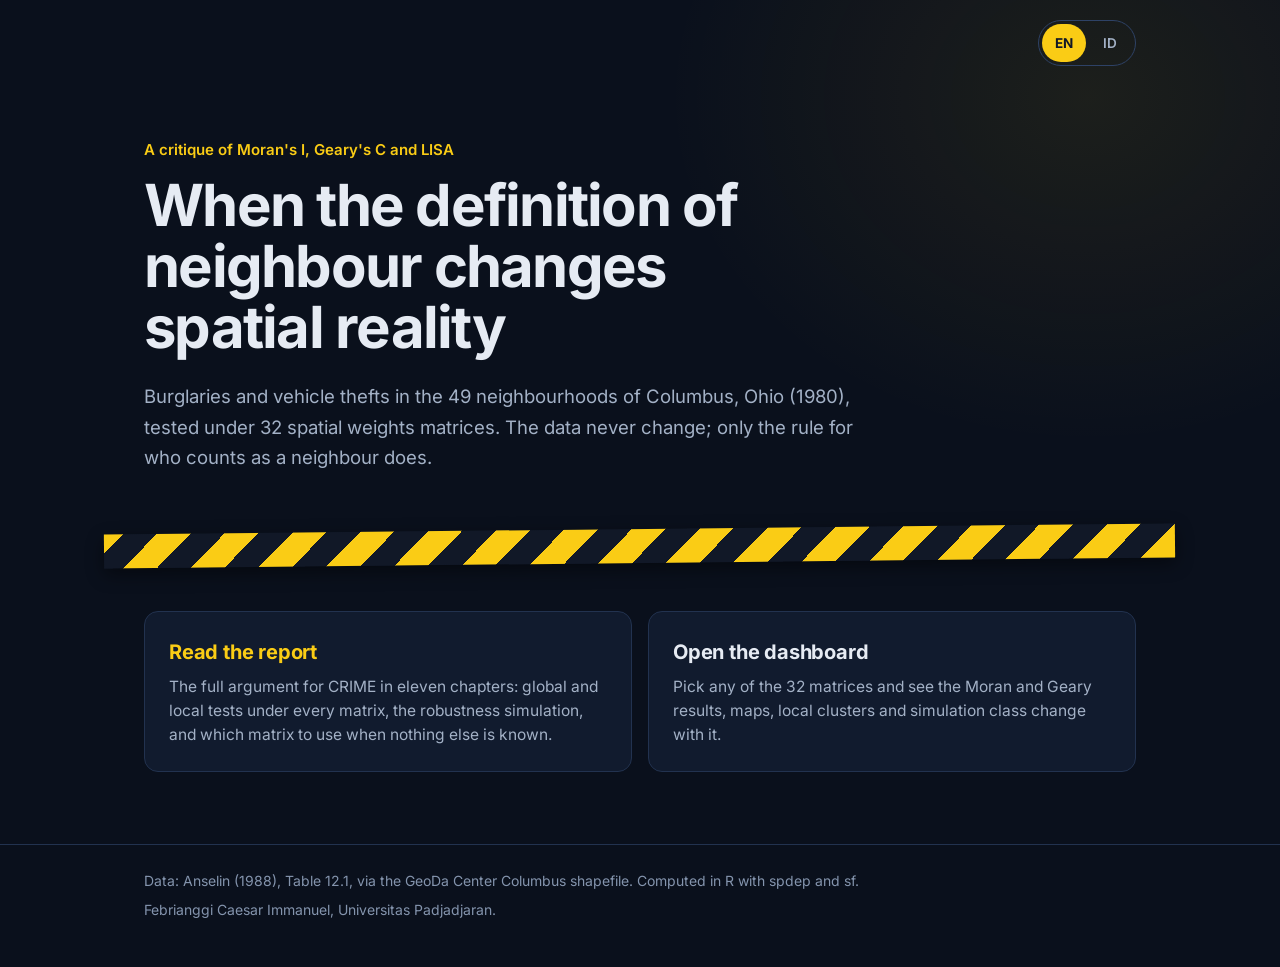
==== index.html @ b41d14bb "Upload files" ====
<!DOCTYPE html>
<html lang="en">
<head>
<meta charset="utf-8">
<meta name="viewport" content="width=device-width, initial-scale=1">
<meta name="color-scheme" content="dark">
<link rel="icon" href="data:image/svg+xml,%3Csvg xmlns='http://www.w3.org/2000/svg' viewBox='0 0 32 32'%3E%3Crect width='32' height='32' rx='6' fill='%23FACC15'/%3E%3Cpath d='M-4 20 20-4h8L-4 28zM4 36 36 4v8L12 36z' fill='%23111827'/%3E%3C/svg%3E">
<meta name="description" content="Columbus crime data, 32 spatial weights matrices: how much Moran's I, Geary's C and LISA change when only the definition of neighbour changes.">
<title>When the definition of neighbour changes spatial reality</title>
<style>
@font-face{font-family:"Inter";font-weight:400;font-style:normal;font-display:swap;src:url("assets/fonts/inter-latin-400-normal.woff2") format("woff2")}
@font-face{font-family:"Inter";font-weight:600;font-style:normal;font-display:swap;src:url("assets/fonts/inter-latin-600-normal.woff2") format("woff2")}
@font-face{font-family:"Inter";font-weight:700;font-style:normal;font-display:swap;src:url("assets/fonts/inter-latin-700-normal.woff2") format("woff2")}
:root{--bg:#0A101C;--surface:#111B2E;--line:#22324F;--line-strong:#2E4266;--text:#E6EBF3;--muted:#A3B1C6;--faint:#8494AD;--accent:#FACC15;--accent-ink:#111827;color-scheme:dark}
*{box-sizing:border-box}
html{background:var(--bg)}
body{margin:0;min-height:100vh;display:flex;flex-direction:column;background:radial-gradient(55% 60% at 85% 10%,rgba(250,204,21,.08),transparent 60%),var(--bg);color:var(--text);font:400 17px/1.65 "Inter",system-ui,-apple-system,"Segoe UI",sans-serif;-webkit-font-smoothing:antialiased}
html:not([data-lang="id"]) .id{display:none!important}
html[data-lang="id"] .en{display:none!important}
:focus-visible{outline:3px solid var(--accent);outline-offset:3px;border-radius:6px}
.wrap{width:100%;max-width:1040px;margin:0 auto;padding:0 24px}
.top{display:flex;justify-content:flex-end;padding-top:20px}
.lang{display:flex;gap:2px;padding:3px;border:1px solid var(--line-strong);border-radius:999px}
.lang button{font:inherit;font-size:13.5px;font-weight:600;min-height:38px;min-width:44px;padding:0 12px;border:0;border-radius:999px;background:transparent;color:var(--muted);cursor:pointer}
.lang button:hover{color:var(--text)}
.lang button[aria-pressed="true"]{background:var(--accent);color:var(--accent-ink);font-weight:700}
main{flex:1}
.kicker{font-size:15px;font-weight:600;color:var(--accent);margin:72px 0 12px}
h1{font-size:clamp(34px,5vw,58px);line-height:1.05;letter-spacing:-.03em;font-weight:700;margin:0;max-width:17ch}
.lead{font-size:18.5px;color:var(--muted);max-width:60ch;margin:24px 0 0}
.tape{height:34px;margin:56px -4% 0;transform:rotate(-.6deg);background:repeating-linear-gradient(-45deg,#FACC15 0 24px,#111827 24px 48px);box-shadow:0 6px 18px rgba(0,0,0,.45)}
.go{display:grid;grid-template-columns:repeat(2,minmax(0,1fr));gap:16px;margin:48px 0 72px}
.go a{display:block;min-width:0;padding:24px;border:1px solid var(--line);border-radius:14px;background:var(--surface);color:var(--text);text-decoration:none}
.go a:hover{border-color:var(--accent)}
.go strong{display:block;font-size:20px;font-weight:700;letter-spacing:-.01em;margin-bottom:6px}
.go span.d{display:block;color:var(--muted);font-size:15.5px;line-height:1.55}
.go .first strong{color:var(--accent)}
footer{border-top:1px solid var(--line);padding:24px 0 40px;color:var(--faint);font-size:14px}
footer p{margin:0 0 6px}
@media (max-width:680px){.go{grid-template-columns:minmax(0,1fr)}.kicker{margin-top:48px}body{font-size:16px}}
</style>
</head>
<body>
<div class="wrap top">
<div class="lang" role="group" aria-label="Language / Bahasa"><button type="button" data-lang="en" aria-pressed="true">EN</button><button type="button" data-lang="id" aria-pressed="false">ID</button></div>
</div>
<main class="wrap">
<p class="kicker"><span class="en">A critique of Moran's I, Geary's C and LISA</span><span class="id">Kritik terhadap Moran's I, Geary's C, dan LISA</span></p>
<h1><span class="en">When the definition of neighbour changes spatial reality</span><span class="id">Ketika definisi tetangga mengubah realitas spasial</span></h1>
<p class="lead"><span class="en">Burglaries and vehicle thefts in the 49 neighbourhoods of Columbus, Ohio (1980), tested under 32 spatial weights matrices. The data never change; only the rule for who counts as a neighbour does.</span><span class="id">Pencurian rumah dan kendaraan di 49 lingkungan Columbus, Ohio (1980), diuji dengan 32 matriks bobot spasial. Datanya tidak pernah berubah; yang berubah hanya aturan siapa yang dihitung sebagai tetangga.</span></p>
<div class="tape" aria-hidden="true"></div>
<nav class="go" aria-label="Pages">
<a class="first" id="goReport" href="reports/Columbus_Spatial_Analysis.html"><strong><span class="en">Read the report</span><span class="id">Baca laporan</span></strong><span class="d"><span class="en">The full argument for CRIME in eleven chapters: global and local tests under every matrix, the robustness simulation, and which matrix to use when nothing else is known.</span><span class="id">Argumen lengkap untuk CRIME dalam sebelas bab: uji global dan lokal pada setiap matriks, simulasi robustness, dan matriks yang dipakai bila tidak ada informasi lain.</span></span></a>
<a id="goDash" href="dashboard_html/index.html"><strong><span class="en">Open the dashboard</span><span class="id">Buka dashboard</span></strong><span class="d"><span class="en">Pick any of the 32 matrices and see the Moran and Geary results, maps, local clusters and simulation class change with it.</span><span class="id">Pilih salah satu dari 32 matriks dan lihat hasil Moran dan Geary, peta, klaster lokal, dan kelas simulasinya ikut berubah.</span></span></a>
</nav>
</main>
<footer><div class="wrap">
<p><span class="en">Data: Anselin (1988), Table 12.1, via the GeoDa Center Columbus shapefile. Computed in R with spdep and sf.</span><span class="id">Data: Anselin (1988), Tabel 12.1, melalui shapefile Columbus dari GeoDa Center. Dihitung di R dengan spdep dan sf.</span></p>
<p>Febrianggi Caesar Immanuel, Universitas Padjadjaran.</p>
</div></footer>
<script>
(function () {
  "use strict";
  var root = document.documentElement;
  function stored() { try { return localStorage.getItem("columbus-lang"); } catch (e) { return null; } }
  function setLang(l, save) {
    l = l === "id" ? "id" : "en";
    root.setAttribute("data-lang", l); root.setAttribute("lang", l);
    document.title = l === "id" ? "Ketika definisi tetangga mengubah realitas spasial" : "When the definition of neighbour changes spatial reality";
    var bs = document.querySelectorAll(".lang button");
    for (var i = 0; i < bs.length; i++) bs[i].setAttribute("aria-pressed", String(bs[i].getAttribute("data-lang") === l));
    var q = "?lang=" + l;
    document.getElementById("goReport").setAttribute("href", "reports/Columbus_Spatial_Analysis.html" + q);
    document.getElementById("goDash").setAttribute("href", "dashboard_html/index.html" + q);
    if (save) { try { localStorage.setItem("columbus-lang", l); } catch (e) { /* storage blocked: keep the choice for this page only */ } }
  }
  setLang(new URLSearchParams(location.search).get("lang") || stored() || "en", false);
  var bs = document.querySelectorAll(".lang button");
  for (var i = 0; i < bs.length; i++) bs[i].addEventListener("click", function () { setLang(this.getAttribute("data-lang"), true); });
})();
</script>
</body>
</html>
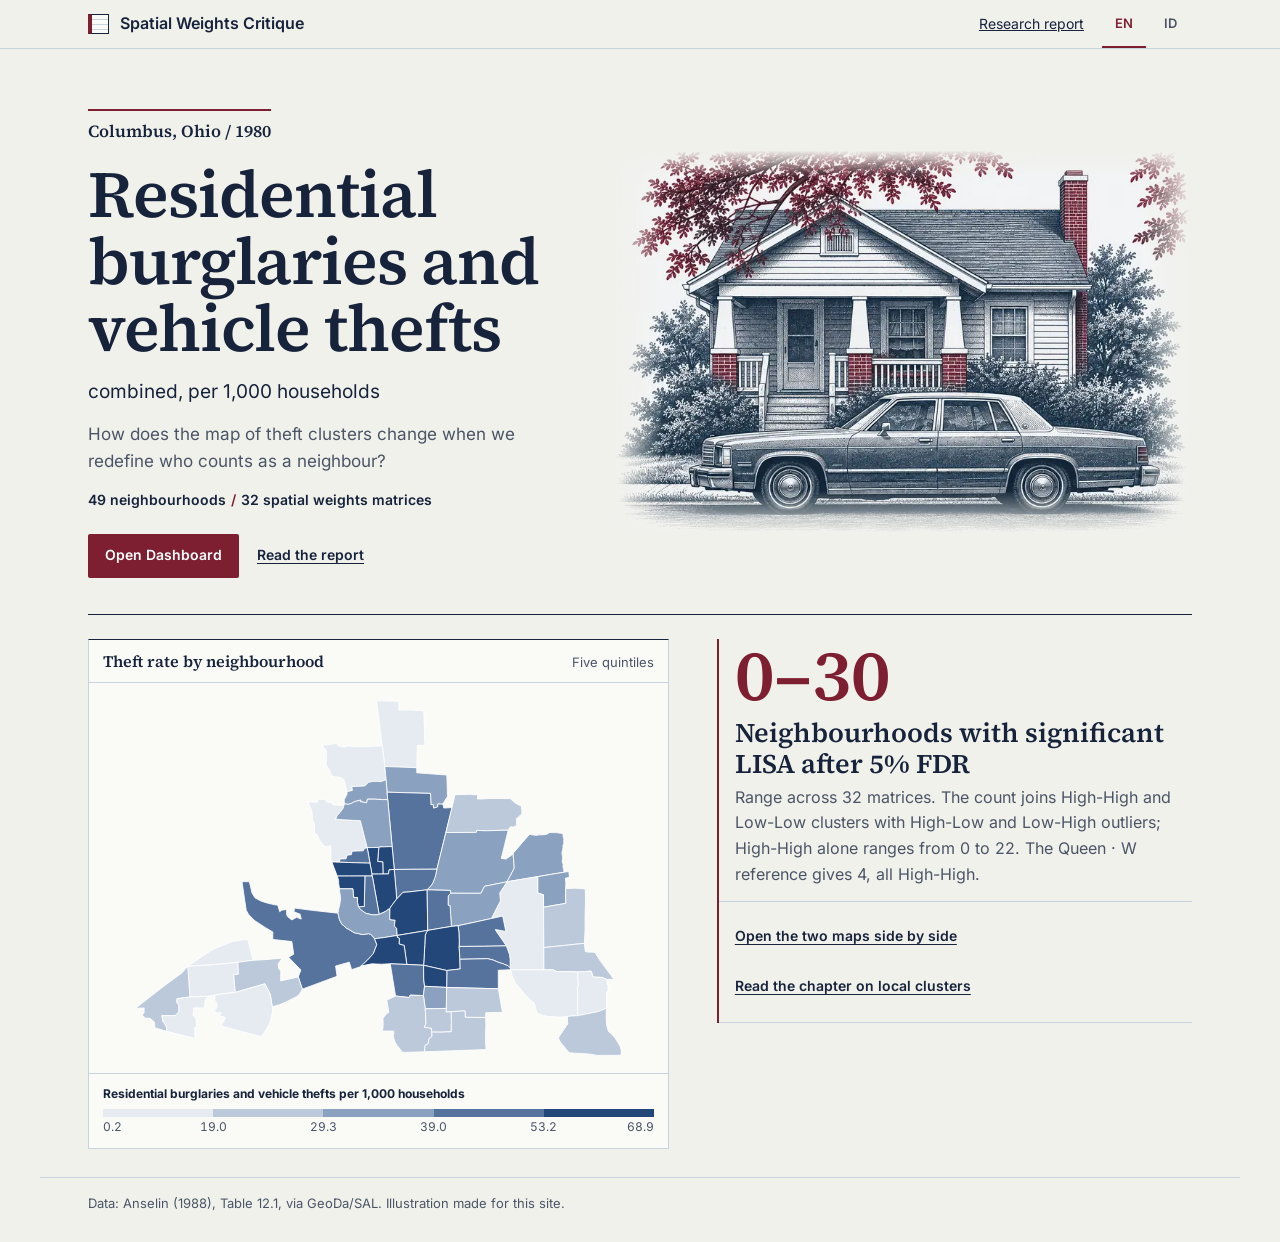
==== commit 60e5c783: "Redesign dashboard and report" ====
--- a/index.html
+++ b/index.html
@@ -3,61 +3,172 @@
 <head>
 <meta charset="utf-8">
 <meta name="viewport" content="width=device-width, initial-scale=1">
-<meta name="color-scheme" content="dark">
-<link rel="icon" href="data:image/svg+xml,%3Csvg xmlns='http://www.w3.org/2000/svg' viewBox='0 0 32 32'%3E%3Crect width='32' height='32' rx='6' fill='%23FACC15'/%3E%3Cpath d='M-4 20 20-4h8L-4 28zM4 36 36 4v8L12 36z' fill='%23111827'/%3E%3C/svg%3E">
-<meta name="description" content="Columbus crime data, 32 spatial weights matrices: how much Moran's I, Geary's C and LISA change when only the definition of neighbour changes.">
-<title>When the definition of neighbour changes spatial reality</title>
+<meta name="description" content="Columbus crime data under 32 spatial weights matrices: how Moran's I, Geary's C and LISA change when the definition of neighbour changes.">
+<title>Residential burglaries and vehicle thefts in Columbus, 1980</title>
+<link rel="icon" href="data:image/svg+xml,%3Csvg xmlns='http://www.w3.org/2000/svg' viewBox='0 0 32 32'%3E%3Crect x='4' y='3' width='24' height='26' fill='%23FAFAF7' stroke='%2317233B' stroke-width='2'/%3E%3Cpath d='M9 3v26' stroke='%237D1F31' stroke-width='3'/%3E%3Cpath d='M12 10h13M12 15h13M12 20h13M12 25h13' stroke='%23C9D3DF' stroke-width='1.5'/%3E%3C/svg%3E">
 <style>
 @font-face{font-family:"Inter";font-weight:400;font-style:normal;font-display:swap;src:url("assets/fonts/inter-latin-400-normal.woff2") format("woff2")}
 @font-face{font-family:"Inter";font-weight:600;font-style:normal;font-display:swap;src:url("assets/fonts/inter-latin-600-normal.woff2") format("woff2")}
 @font-face{font-family:"Inter";font-weight:700;font-style:normal;font-display:swap;src:url("assets/fonts/inter-latin-700-normal.woff2") format("woff2")}
-:root{--bg:#0A101C;--surface:#111B2E;--line:#22324F;--line-strong:#2E4266;--text:#E6EBF3;--muted:#A3B1C6;--faint:#8494AD;--accent:#FACC15;--accent-ink:#111827;color-scheme:dark}
+@font-face{font-family:"Source Serif 4";font-weight:600;font-style:normal;font-display:swap;src:url("assets/fonts/source-serif-4-latin-600-normal.woff2") format("woff2")}
+/* statistical-archive tokens, shared with report_assets/report.css and dashboard_html/template.html */
+:root{color-scheme:light;--paper:#F1F1EC;--field:#FAFAF7;--ink:#17233B;--muted:#4B5566;--rule:#C9D3DF;--wine:#7D1F31;--serif:"Source Serif 4",Georgia,"Times New Roman",serif}
 *{box-sizing:border-box}
-html{background:var(--bg)}
-body{margin:0;min-height:100vh;display:flex;flex-direction:column;background:radial-gradient(55% 60% at 85% 10%,rgba(250,204,21,.08),transparent 60%),var(--bg);color:var(--text);font:400 17px/1.65 "Inter",system-ui,-apple-system,"Segoe UI",sans-serif;-webkit-font-smoothing:antialiased}
-html:not([data-lang="id"]) .id{display:none!important}
-html[data-lang="id"] .en{display:none!important}
-:focus-visible{outline:3px solid var(--accent);outline-offset:3px;border-radius:6px}
-.wrap{width:100%;max-width:1040px;margin:0 auto;padding:0 24px}
-.top{display:flex;justify-content:flex-end;padding-top:20px}
-.lang{display:flex;gap:2px;padding:3px;border:1px solid var(--line-strong);border-radius:999px}
-.lang button{font:inherit;font-size:13.5px;font-weight:600;min-height:38px;min-width:44px;padding:0 12px;border:0;border-radius:999px;background:transparent;color:var(--muted);cursor:pointer}
-.lang button:hover{color:var(--text)}
-.lang button[aria-pressed="true"]{background:var(--accent);color:var(--accent-ink);font-weight:700}
-main{flex:1}
-.kicker{font-size:15px;font-weight:600;color:var(--accent);margin:72px 0 12px}
-h1{font-size:clamp(34px,5vw,58px);line-height:1.05;letter-spacing:-.03em;font-weight:700;margin:0;max-width:17ch}
-.lead{font-size:18.5px;color:var(--muted);max-width:60ch;margin:24px 0 0}
-.tape{height:34px;margin:56px -4% 0;transform:rotate(-.6deg);background:repeating-linear-gradient(-45deg,#FACC15 0 24px,#111827 24px 48px);box-shadow:0 6px 18px rgba(0,0,0,.45)}
-.go{display:grid;grid-template-columns:repeat(2,minmax(0,1fr));gap:16px;margin:48px 0 72px}
-.go a{display:block;min-width:0;padding:24px;border:1px solid var(--line);border-radius:14px;background:var(--surface);color:var(--text);text-decoration:none}
-.go a:hover{border-color:var(--accent)}
-.go strong{display:block;font-size:20px;font-weight:700;letter-spacing:-.01em;margin-bottom:6px}
-.go span.d{display:block;color:var(--muted);font-size:15.5px;line-height:1.55}
-.go .first strong{color:var(--accent)}
-footer{border-top:1px solid var(--line);padding:24px 0 40px;color:var(--faint);font-size:14px}
-footer p{margin:0 0 6px}
-@media (max-width:680px){.go{grid-template-columns:minmax(0,1fr)}.kicker{margin-top:48px}body{font-size:16px}}
+body{margin:0;background:var(--paper);color:var(--ink);font:400 16px/1.6 Inter,system-ui,sans-serif}
+h1,h2,p,figure{margin:0}
+a{color:inherit}
+:focus-visible{outline:3px solid var(--wine);outline-offset:3px}
+html:not([data-lang="id"]) .id,html[data-lang="id"] .en{display:none!important}
+.wrap{width:min(100%,1200px);margin-inline:auto;padding-inline:clamp(16px,4.2vw,48px)}
+header{border-bottom:1px solid var(--rule)}
+header .wrap,.top-nav,.actions{display:flex;flex-wrap:wrap;align-items:center;gap:6px 18px}
+header .wrap{justify-content:space-between}
+.brand{display:inline-flex;align-items:center;gap:11px;font-weight:600;min-height:48px}
+.brand::before{content:"";width:16px;height:18px;border:1.5px solid var(--ink);border-left:4px solid var(--wine);background:repeating-linear-gradient(var(--field) 0 4px,var(--rule) 4px 5px)}
+.top-nav{font-size:14px}
+.top-nav a{line-height:44px}
+.lang{display:flex;gap:2px}
+.lang button{padding:0 10px;min-width:44px;min-height:48px;font:600 13px Inter,system-ui,sans-serif;color:var(--muted);background:transparent;border:0;border-bottom:2px solid transparent;cursor:pointer}
+.lang button[aria-pressed="true"]{border-bottom-color:var(--wine);color:var(--wine)}
+/* cover (A) */
+.hero{display:grid;grid-template-columns:minmax(0,.9fr) minmax(0,1.1fr);align-items:center;gap:clamp(20px,4vw,48px);padding-block:clamp(28px,5vw,60px) clamp(20px,3vw,36px)}
+.place{display:inline-block;font:600 17px/1.3 var(--serif);padding-top:9px;border-top:2px solid var(--wine)}
+h1{font:600 clamp(38px,5.4vw,66px)/1.02 var(--serif);letter-spacing:-.015em;margin-top:16px;max-width:13ch}
+.unit{font-size:clamp(16px,1.6vw,19px);margin-top:14px}
+.lead{color:var(--muted);font-size:clamp(15px,1.5vw,17px);max-width:40ch;margin-top:14px}
+.scope{font-size:14px;font-weight:600;margin-top:14px}
+.scope span[aria-hidden]{color:var(--wine);margin-inline:5px}
+.actions{margin-top:22px}
+.actions a{display:inline-flex;align-items:center;min-height:44px;font-size:14px;font-weight:600;text-underline-offset:3px}
+.actions .primary{padding:7px 16px;background:var(--wine);color:#fff;border:1px solid transparent;border-radius:2px;text-decoration:none}
+.actions .primary:hover{background:#5E1724;text-decoration:underline}
+.cover img{display:block;width:100%;height:auto;mask-image:linear-gradient(90deg,transparent,#000 9%,#000 91%,transparent),linear-gradient(180deg,transparent,#000 7%,#000 88%,transparent);-webkit-mask-image:linear-gradient(90deg,transparent,#000 9%,#000 91%,transparent),linear-gradient(180deg,transparent,#000 7%,#000 88%,transparent);mask-composite:intersect;-webkit-mask-composite:source-in}
+/* register (C) */
+.register{display:grid;grid-template-columns:minmax(0,1.1fr) minmax(0,.9fr);gap:clamp(20px,4vw,48px);border-top:1.5px solid var(--ink);padding-block:24px 28px;align-items:start}
+.plate{border:1px solid var(--rule);border-top:1.5px solid var(--ink);background:var(--field)}
+.plate-head{display:flex;flex-wrap:wrap;gap:4px 12px;justify-content:space-between;align-items:baseline;padding:10px 14px;font:600 16px var(--serif);border-bottom:1px solid var(--rule)}
+.plate-note{font:400 13px Inter,system-ui,sans-serif;color:var(--muted)}
+.map-field svg{display:block;width:100%;height:auto}
+.map-field path{stroke:#fff;stroke-width:.85px;vector-effect:non-scaling-stroke}
+.legend{padding:10px 14px 11px;font-size:12px;border-top:1px solid var(--rule)}
+.ramp{height:8px;margin-top:6px;background:linear-gradient(90deg,#E6EBF1 20%,#BCC9DA 20% 40%,#8AA1BF 40% 60%,#55739D 60% 80%,#24477A 80%)}
+.breaks{position:relative;min-height:20px;color:var(--muted);font-variant-numeric:tabular-nums}
+.breaks>span{position:absolute;left:calc(var(--stop) * 20%);transform:translateX(-50%)}
+.breaks>span:first-child{transform:none}.breaks>span:last-child{transform:translateX(-100%)}
+.findings{list-style:none;margin:0;padding:0;border-left:2px solid var(--wine)}
+.findings li{padding:12px 0 14px 16px;border-bottom:1px solid var(--rule)}
+.findings li:first-child{padding-top:0}
+.range{font:600 clamp(44px,6vw,72px)/1 var(--serif);color:var(--wine);font-variant-numeric:lining-nums tabular-nums;white-space:nowrap}
+h2{font:600 clamp(20px,2.4vw,27px)/1.15 var(--serif);margin-top:6px}
+.findings p:not(.range){margin-top:6px;color:var(--muted)}
+.go{display:flex;flex-wrap:wrap;gap:6px 18px;font-size:14px;font-weight:600}
+.go a{display:inline-flex;align-items:center;min-height:44px;text-underline-offset:3px}
+footer{font-size:13px;color:var(--muted);padding-block:15px 28px;border-top:1px solid var(--rule)}
+@media (max-width:760px){.hero,.register{grid-template-columns:1fr}.hero{align-items:start}.cover{max-width:520px}}
+@media (max-width:370px){.top-nav{gap:4px 10px}.legend{padding-inline:9px}}
 </style>
 </head>
 <body>
-<div class="wrap top">
-<div class="lang" role="group" aria-label="Language / Bahasa"><button type="button" data-lang="en" aria-pressed="true">EN</button><button type="button" data-lang="id" aria-pressed="false">ID</button></div>
+<header><div class="wrap">
+<div class="brand">Spatial Weights Critique</div>
+<nav class="top-nav" aria-label="Research and language / Riset dan bahasa">
+<a id="reportHome" href="reports/Columbus_Spatial_Analysis.html"><span class="en">Research report</span><span class="id">Laporan riset</span></a>
+<div class="lang" role="group" aria-label="Language / Bahasa"><button type="button" data-lang="en" aria-pressed="true" aria-label="English">EN</button><button type="button" data-lang="id" aria-pressed="false" aria-label="Bahasa Indonesia">ID</button></div>
+</nav>
+</div></header>
+<main class="wrap">
+<div class="hero">
+<div>
+<p class="place">Columbus, Ohio / 1980</p>
+<h1><span class="en">Residential burglaries and vehicle thefts</span><span class="id">Pencurian rumah dan kendaraan</span></h1>
+<p class="unit"><span class="en">combined, per 1,000 households</span><span class="id">digabung, per 1.000 rumah tangga</span></p>
+<p class="lead"><span class="en">How does the map of theft clusters change when we redefine who counts as a neighbour?</span><span class="id">Bagaimana peta klaster pencurian berubah ketika definisi tetangga diganti?</span></p>
+<p class="scope"><span class="en">49 neighbourhoods</span><span class="id">49 wilayah</span><span aria-hidden="true">/</span><span class="en">32 spatial weights matrices</span><span class="id">32 matriks bobot spasial</span></p>
+<nav class="actions" aria-label="Explore the study / Jelajahi riset">
+<a class="primary" id="goDash" href="dashboard_html/index.html"><span class="en">Open Dashboard</span><span class="id">Buka Dashboard</span></a>
+<a id="goReport" href="reports/Columbus_Spatial_Analysis.html"><span class="en">Read the report</span><span class="id">Baca laporan</span></a>
+</nav>
 </div>
-<main class="wrap">
-<p class="kicker"><span class="en">A critique of Moran's I, Geary's C and LISA</span><span class="id">Kritik terhadap Moran's I, Geary's C, dan LISA</span></p>
-<h1><span class="en">When the definition of neighbour changes spatial reality</span><span class="id">Ketika definisi tetangga mengubah realitas spasial</span></h1>
-<p class="lead"><span class="en">Burglaries and vehicle thefts in the 49 neighbourhoods of Columbus, Ohio (1980), tested under 32 spatial weights matrices. The data never change; only the rule for who counts as a neighbour does.</span><span class="id">Pencurian rumah dan kendaraan di 49 lingkungan Columbus, Ohio (1980), diuji dengan 32 matriks bobot spasial. Datanya tidak pernah berubah; yang berubah hanya aturan siapa yang dihitung sebagai tetangga.</span></p>
-<div class="tape" aria-hidden="true"></div>
-<nav class="go" aria-label="Pages">
-<a class="first" id="goReport" href="reports/Columbus_Spatial_Analysis.html"><strong><span class="en">Read the report</span><span class="id">Baca laporan</span></strong><span class="d"><span class="en">The full argument for CRIME in eleven chapters: global and local tests under every matrix, the robustness simulation, and which matrix to use when nothing else is known.</span><span class="id">Argumen lengkap untuk CRIME dalam sebelas bab: uji global dan lokal pada setiap matriks, simulasi robustness, dan matriks yang dipakai bila tidak ada informasi lain.</span></span></a>
-<a id="goDash" href="dashboard_html/index.html"><strong><span class="en">Open the dashboard</span><span class="id">Buka dashboard</span></strong><span class="d"><span class="en">Pick any of the 32 matrices and see the Moran and Geary results, maps, local clusters and simulation class change with it.</span><span class="id">Pilih salah satu dari 32 matriks dan lihat hasil Moran dan Geary, peta, klaster lokal, dan kelas simulasinya ikut berubah.</span></span></a>
-</nav>
+<figure class="cover">
+<img src="assets/cover/rumah-dan-kendaraan-1200.webp" srcset="assets/cover/rumah-dan-kendaraan-800.webp 800w, assets/cover/rumah-dan-kendaraan-1200.webp 1200w" sizes="(max-width:760px) 92vw, 600px" width="1200" height="800" alt="" fetchpriority="high">
+</figure>
+</div>
+<section class="register" aria-label="Map and key finding / Peta dan temuan utama">
+<figure class="plate">
+<figcaption class="plate-head"><span class="en">Theft rate by neighbourhood</span><span class="id">Tingkat pencurian per wilayah</span><span class="plate-note en">Five quintiles</span><span class="plate-note id">Lima kuintil</span></figcaption>
+<div class="map-field">
+<!-- Geometry and CRIME quintiles from output/json/columbus_results.json. Coordinates are in the dataset's map units. -->
+<svg viewBox="0 0 460 310" role="img" aria-labelledby="crime-map-title crime-map-desc" fill-rule="evenodd">
+<title id="crime-map-title">Columbus, Ohio (1980)</title>
+<desc id="crime-map-desc">Crime rates are highest in many of the central neighbourhoods.</desc>
+<path d="M233.06,50.05L228.47,14.00L246.28,14.57L246.21,21.56L254.12,21.41L266.09,21.99L267.00,49.49L260.95,49.71L260.51,67.31L246.90,66.81L235.15,66.38L234.40,60.56L233.67,54.79L233.19,51.00L233.06,50.05Z" fill="#E6EBF1"/>
+<path d="M206.58,50.05L208.72,50.55L212.14,50.55L215.91,50.63L220.26,50.63L227.38,50.20L233.06,50.05L233.19,51.00L233.67,54.79L234.40,60.56L235.15,66.38L235.78,73.38L236.09,76.82L231.72,78.42L229.87,78.28L228.67,78.18L227.09,78.19L225.38,78.25L224.42,78.46L222.31,78.92L221.32,79.77L219.32,81.70L218.18,81.91L216.16,82.01L215.19,82.05L211.63,82.21L208.85,82.34L209.34,85.40L204.93,86.40L204.71,85.19L203.93,81.62L202.72,77.06L200.66,75.28L197.66,74.64L195.24,74.71L193.10,73.71L191.75,71.00L191.25,69.29L188.49,65.20L188.50,64.46L188.76,53.62L184.99,49.55L196.53,48.13L199.10,50.34L201.52,50.84L203.52,50.77L206.58,50.05Z" fill="#E6EBF1"/>
+<path d="M235.15,66.38L246.90,66.81L260.51,67.31L260.51,71.37L284.38,73.15L284.94,90.11L281.16,96.24L279.40,96.30L277.32,96.10L277.17,98.45L273.89,99.45L273.47,96.45L271.76,96.81L271.40,87.76L253.45,87.24L236.88,86.77L236.09,76.82L235.78,73.38L235.15,66.38Z" fill="#8AA1BF"/>
+<path d="M221.32,79.77L222.31,78.92L224.42,78.46L225.38,78.25L227.09,78.19L228.67,78.18L229.87,78.28L231.72,78.42L236.09,76.82L236.88,86.77L237.43,92.66L233.35,92.67L230.51,92.50L229.28,92.54L227.60,92.36L226.87,92.31L224.59,92.31L221.31,92.31L220.69,95.16L219.88,95.09L215.68,94.31L216.04,93.03L211.12,94.31L209.55,95.16L208.48,95.73L206.20,96.45L202.93,96.09L202.93,94.45L202.71,92.95L205.21,88.11L204.93,86.40L209.34,85.40L208.85,82.34L211.63,82.21L215.19,82.05L216.16,82.01L218.18,81.91L219.32,81.70L221.32,79.77Z" fill="#8AA1BF"/>
+<path d="M237.43,92.66L236.88,86.77L253.45,87.24L271.40,87.76L271.76,96.81L273.47,96.45L273.89,99.45L277.17,98.45L277.32,96.10L279.40,96.30L281.16,96.24L282.02,99.38L288.50,99.02L283.64,118.85L276.72,147.10L276.52,147.98L255.85,148.10L242.59,148.19L240.90,129.98L237.43,92.66Z" fill="#55739D"/>
+<path d="M288.50,99.02L290.86,88.76L303.04,88.48L306.32,88.90L308.88,88.55L308.81,92.25L320.21,91.76L334.82,91.90L338.59,95.25L343.72,97.96L344.08,103.87L343.15,104.66L342.15,105.87L340.87,106.94L339.73,107.65L339.87,113.71L338.09,113.85L337.30,114.49L334.95,114.28L333.17,116.98L314.94,117.44L308.16,117.12L307.73,118.76L283.64,118.85L288.50,99.02Z" fill="#BCC9DA"/>
+<path d="M191.24,94.95L193.02,95.16L193.73,96.87L196.80,96.94L197.87,97.16L202.63,97.21L202.07,99.35L201.35,100.49L200.30,101.83L198.54,104.06L197.72,104.75L197.23,105.39L196.38,107.42L196.04,108.25L201.50,108.61L209.48,109.14L215.68,109.42L221.11,130.85L218.87,131.58L217.95,133.36L213.60,133.53L209.11,133.71L208.54,136.42L205.12,136.85L204.26,139.77L199.56,139.84L198.91,142.41L196.00,142.34L193.00,142.26L192.29,140.91L192.29,134.57L192.01,129.01L190.87,129.86L189.52,130.08L187.81,130.01L185.88,128.44L183.11,124.59L181.33,120.88L180.54,119.89L179.40,119.82L179.19,114.11L179.05,111.76L177.98,109.70L177.48,107.42L177.20,102.00L176.06,98.86L174.57,95.73L174.43,94.38L181.55,94.87L181.62,92.31L188.32,92.67L188.46,94.45L191.24,94.95Z" fill="#E6EBF1"/>
+<path d="M206.20,96.45L208.48,95.73L209.55,95.16L211.12,94.31L216.04,93.03L215.68,94.31L219.88,95.09L220.69,95.16L221.31,92.31L224.59,92.31L226.87,92.31L227.60,92.36L229.28,92.54L230.51,92.50L233.35,92.67L237.43,92.66L240.90,129.98L235.04,130.17L231.13,130.30L230.34,130.65L225.43,130.76L221.11,130.85L215.68,109.42L209.48,109.14L201.50,108.61L196.04,108.25L196.38,107.42L197.23,105.39L197.72,104.75L198.54,104.06L200.30,101.83L201.35,100.49L202.07,99.35L202.63,97.21L202.93,96.09L206.20,96.45Z" fill="#8AA1BF"/>
+<path d="M283.64,118.85L307.73,118.76L308.16,117.12L314.94,117.44L333.17,116.98L327.67,139.43L331.52,139.93L337.08,135.87L337.16,136.86L337.39,139.60L337.56,141.64L337.73,143.77L337.87,145.39L338.00,147.06L332.30,157.96L314.34,161.59L311.49,167.15L299.52,167.15L293.50,167.11L287.40,167.08L287.19,164.87L278.28,164.62L268.74,164.36L270.34,162.62L271.73,161.10L273.23,159.02L274.58,155.48L275.10,154.11L275.63,152.13L276.52,147.98L276.72,147.10L283.64,118.85Z" fill="#8AA1BF"/>
+<path d="M337.08,135.87L337.79,134.52L340.22,131.81L344.21,127.03L350.27,120.12L351.84,120.62L353.76,120.84L354.90,121.19L357.46,120.70L359.32,120.69L360.96,120.62L363.31,120.34L365.09,119.63L365.09,118.84L369.29,118.91L371.57,118.91L374.21,119.34L376.28,119.48L376.78,120.84L376.85,122.62L377.49,124.04L377.27,125.68L377.34,127.04L377.27,127.96L376.70,129.03L376.77,130.81L376.27,133.24L375.91,134.59L375.99,136.37L376.27,137.66L376.41,139.44L376.05,142.14L376.84,144.07L376.69,146.06L377.26,147.85L377.40,149.49L377.53,150.39L366.94,152.16L356.63,153.89L343.92,156.01L332.30,157.96L338.00,147.06L337.87,145.39L337.73,143.77L337.56,141.64L337.39,139.60L337.16,136.86L337.08,135.87Z" fill="#8AA1BF"/>
+<path d="M230.34,130.65L231.13,130.30L235.04,130.17L240.90,129.98L242.59,148.19L238.53,148.47L238.03,151.75L233.68,151.82L233.48,142.20L229.41,141.84L230.34,130.65Z" fill="#24477A"/>
+<path d="M221.11,130.85L225.43,130.76L230.34,130.65L229.41,141.84L233.48,142.20L233.68,151.82L230.12,151.85L224.87,151.89L223.31,143.22L221.11,130.85Z" fill="#24477A"/>
+<path d="M198.91,142.41L199.56,139.84L204.26,139.77L205.12,136.85L208.54,136.42L209.11,133.71L213.60,133.53L217.95,133.36L218.87,131.58L221.11,130.85L223.31,143.22L221.08,143.15L217.22,143.02L212.59,142.86L206.05,142.64L198.91,142.41Z" fill="#55739D"/>
+<path d="M193.00,142.26L196.00,142.34L198.91,142.41L206.05,142.64L212.59,142.86L217.22,143.02L221.08,143.15L223.31,143.22L224.87,151.89L225.13,153.39L222.71,153.38L219.29,153.39L207.03,153.43L197.27,153.45L193.00,142.26Z" fill="#24477A"/>
+<path d="M242.59,148.19L255.85,148.10L276.52,147.98L275.63,152.13L275.10,154.11L274.58,155.48L273.23,159.02L271.73,161.10L270.34,162.62L268.74,164.36L253.69,166.11L249.57,166.36L244.58,171.63L244.03,164.81L242.59,148.19Z" fill="#55739D"/>
+<path d="M233.68,151.82L238.03,151.75L238.53,148.47L242.59,148.19L244.03,164.81L244.58,171.63L242.64,174.16L240.37,177.13L239.15,179.12L238.09,179.82L235.45,181.68L231.75,183.36L230.61,183.81L225.13,153.39L224.87,151.89L230.12,151.85L233.68,151.82Z" fill="#24477A"/>
+<path d="M356.63,153.89L366.94,152.16L377.53,150.39L381.32,149.77L381.82,154.33L378.61,155.19L378.97,159.39L378.82,163.38L378.77,167.16L378.79,168.23L378.96,175.14L361.28,178.20L361.22,168.37L356.59,166.94L356.62,158.82L356.63,153.89Z" fill="#8AA1BF"/>
+<path d="M219.29,153.39L222.71,153.38L225.13,153.39L230.61,183.81L228.88,184.26L228.11,184.26L225.86,184.26L224.40,184.13L222.88,183.72L219.85,182.96L217.54,181.30L216.48,180.55L214.94,179.06L214.12,177.81L218.78,177.61L219.29,153.39Z" fill="#55739D"/>
+<path d="M197.27,153.45L207.03,153.43L219.29,153.39L218.78,177.61L214.12,177.81L213.55,175.23L213.37,174.41L213.44,170.56L212.23,170.56L210.31,170.34L210.02,167.30L209.91,166.11L209.67,163.57L204.47,163.57L199.12,163.57L198.41,159.44L198.41,157.02L197.27,153.45Z" fill="#24477A"/>
+<path d="M332.30,157.96L343.92,156.01L356.63,153.89L356.62,158.82L356.59,166.94L361.22,168.37L361.28,178.20L361.46,210.27L361.55,228.01L349.23,227.94L335.23,227.87L334.76,226.51L334.74,225.37L334.71,222.24L334.68,219.67L334.20,215.82L332.92,212.29L331.71,208.91L330.62,207.35L328.08,203.70L325.12,199.45L324.06,197.93L323.56,197.20L322.95,195.94L331.28,197.44L328.79,185.25L319.86,187.15L326.61,173.81L327.00,173.07L326.45,166.85L332.30,157.96Z" fill="#E6EBF1"/>
+<path d="M177.31,180.67L197.90,182.95L198.31,184.74L198.66,186.32L199.13,188.30L199.80,189.54L200.99,191.74L202.14,192.65L204.62,194.85L206.40,195.73L210.68,198.41L211.81,198.67L214.14,199.19L217.70,199.99L219.52,199.67L222.19,199.21L223.86,199.77L224.60,200.46L225.58,201.38L226.97,203.27L227.38,204.35L228.75,207.90L226.06,214.97L225.47,215.68L222.19,219.32L221.07,220.47L217.97,223.34L217.39,223.83L216.11,224.90L215.20,225.71L208.71,227.85L206.86,221.86L195.96,224.93L197.17,233.12L169.52,243.31L166.32,233.62L168.38,228.06L158.63,218.01L162.69,215.52L161.20,205.47L146.02,203.83L146.09,197.84L140.32,194.49L131.21,188.50L126.86,183.94L124.94,180.59L123.80,173.04L121.60,157.86L127.44,157.93L128.30,161.50L129.58,166.91L131.93,170.76L136.49,173.18L141.62,174.89L147.88,176.32L150.02,176.54L151.59,181.81L152.80,180.81L154.08,180.38L156.36,180.17L157.15,180.03L157.07,184.16L157.86,185.73L161.20,188.29L164.98,186.23L168.69,187.65L167.76,183.73L162.85,181.81L163.35,178.89L177.31,180.67Z" fill="#55739D"/>
+<path d="M287.40,167.08L293.50,167.11L299.52,167.15L311.49,167.15L314.34,161.59L332.30,157.96L326.45,166.85L327.00,173.07L326.61,173.81L319.86,187.15L306.73,190.06L293.31,192.87L288.03,193.44L287.44,184.83L287.39,183.81L287.04,177.12L285.41,176.62L285.48,169.28L287.40,167.08Z" fill="#8AA1BF"/>
+<path d="M378.82,163.38L386.59,163.10L394.50,163.67L394.57,174.50L394.28,184.69L394.27,195.81L393.70,206.92L376.91,208.67L361.46,210.27L361.28,178.20L378.96,175.14L378.79,168.23L378.77,167.16L378.82,163.38Z" fill="#BCC9DA"/>
+<path d="M199.12,163.57L204.47,163.57L209.67,163.57L209.91,166.11L210.02,167.30L210.31,170.34L212.23,170.56L213.44,170.56L213.37,174.41L213.55,175.23L214.12,177.81L214.94,179.06L216.48,180.55L217.54,181.30L219.85,182.96L222.88,183.72L224.40,184.13L225.86,184.26L228.11,184.26L228.88,184.26L230.61,183.81L231.75,183.36L235.45,181.68L238.09,179.82L239.15,179.12L239.11,181.75L239.07,184.60L239.01,188.02L243.29,188.52L242.65,193.15L244.50,194.86L244.92,200.63L234.47,202.32L226.97,203.27L225.58,201.38L224.60,200.46L223.86,199.77L222.19,199.21L219.52,199.67L217.70,199.99L214.14,199.19L211.81,198.67L210.68,198.41L206.40,195.73L204.62,194.85L202.14,192.65L200.99,191.74L199.80,189.54L199.13,188.30L198.66,186.32L198.31,184.74L197.90,182.95L198.33,179.89L199.19,176.61L199.97,171.91L199.62,168.28L199.05,165.42L199.12,163.57Z" fill="#8AA1BF"/>
+<path d="M244.58,171.63L249.57,166.36L253.69,166.11L268.74,164.36L268.79,167.72L268.94,178.11L269.11,189.30L269.22,196.61L268.15,196.79L256.68,198.69L244.92,200.63L244.50,194.86L242.65,193.15L243.29,188.52L239.01,188.02L239.07,184.60L239.11,181.75L239.15,179.12L240.37,177.13L242.64,174.16L244.58,171.63Z" fill="#24477A"/>
+<path d="M268.74,164.36L278.28,164.62L287.19,164.87L287.40,167.08L285.48,169.28L285.41,176.62L287.04,177.12L287.39,183.81L287.44,184.83L288.03,193.44L278.30,195.08L269.22,196.61L269.11,189.30L268.94,178.11L268.79,167.72L268.74,164.36Z" fill="#55739D"/>
+<path d="M293.31,192.87L306.73,190.06L319.86,187.15L328.79,185.25L331.28,197.44L322.95,195.94L323.56,197.20L324.06,197.93L325.12,199.45L328.08,203.70L330.62,207.35L331.71,208.91L313.75,209.25L294.16,209.40L294.25,204.91L294.00,198.06L293.31,192.87Z" fill="#55739D"/>
+<path d="M288.03,193.44L293.31,192.87L294.00,198.06L294.25,204.91L294.16,209.40L294.28,211.33L294.69,218.06L294.79,219.59L295.00,227.29L284.39,228.50L274.17,226.21L265.93,224.37L266.30,218.59L266.55,214.53L266.87,207.76L267.01,205.07L267.26,200.44L268.08,198.28L269.22,196.61L278.30,195.08L288.03,193.44Z" fill="#24477A"/>
+<path d="M268.15,196.79L269.22,196.61L268.08,198.28L267.26,200.44L267.01,205.07L266.87,207.76L266.55,214.53L266.30,218.59L265.93,224.37L252.61,223.69L250.48,208.62L246.42,207.40L246.58,204.84L246.70,202.98L244.92,202.06L244.92,200.63L256.68,198.69L268.15,196.79Z" fill="#24477A"/>
+<path d="M234.47,202.32L244.92,200.63L244.92,202.06L246.70,202.98L246.58,204.84L246.42,207.40L250.48,208.62L252.61,223.69L247.69,223.52L239.43,223.15L232.66,223.51L224.82,223.22L216.11,224.90L217.39,223.83L217.97,223.34L221.07,220.47L222.19,219.32L225.47,215.68L226.06,214.97L228.75,207.90L227.38,204.35L226.97,203.27L234.47,202.32Z" fill="#24477A"/>
+<path d="M100.34,210.95L113.10,205.60L117.52,204.82L122.79,204.11L126.14,203.97L130.48,220.42L118.15,222.00L98.77,223.92L78.46,225.20L94.00,214.51L100.34,210.95Z" fill="#E6EBF1"/>
+<path d="M361.46,210.27L376.91,208.67L393.70,206.92L394.41,213.41L396.47,213.76L397.69,213.98L399.89,213.84L401.32,214.12L402.17,214.05L405.73,220.04L410.58,226.59L417.13,235.36L411.57,235.71L407.80,234.00L400.67,233.72L399.10,229.01L393.83,229.34L388.70,229.65L387.07,229.60L385.84,229.57L379.51,229.37L378.01,229.37L374.95,229.34L371.17,229.30L369.11,227.87L361.55,228.01L361.46,210.27Z" fill="#BCC9DA"/>
+<path d="M294.16,209.40L313.75,209.25L331.71,208.91L332.92,212.29L334.20,215.82L334.68,219.67L334.71,222.24L334.74,225.37L334.76,226.51L333.08,224.74L330.21,223.66L329.30,223.22L325.86,222.16L322.43,220.71L321.15,220.18L319.20,219.67L316.95,219.10L305.48,219.35L294.79,219.59L294.69,218.06L294.28,211.33L294.16,209.40Z" fill="#55739D"/>
+<path d="M130.48,220.42L139.89,219.86L153.50,218.72L151.79,221.14L150.29,223.21L150.71,226.92L152.42,228.98L152.35,236.75L166.32,233.62L169.52,243.31L167.88,246.52L165.31,249.08L161.75,250.86L157.33,253.21L150.63,255.99L145.64,257.39L144.01,247.30L139.74,239.10L126.06,243.07L116.15,245.94L115.22,235.74L114.87,231.90L118.65,231.33L118.15,222.00L130.48,220.42Z" fill="#BCC9DA"/>
+<path d="M294.79,219.59L305.48,219.35L316.95,219.10L319.20,219.67L321.15,220.18L322.43,220.71L325.86,222.16L329.30,223.22L330.21,223.66L333.08,224.74L334.76,226.51L335.23,227.87L325.29,228.29L325.35,243.04L295.57,242.27L284.24,241.97L284.39,228.50L295.00,227.29L294.79,219.59Z" fill="#55739D"/>
+<path d="M98.77,223.92L118.15,222.00L118.65,231.33L114.87,231.90L115.22,235.74L116.15,245.94L109.48,246.73L101.38,247.69L99.99,247.95L94.27,249.00L89.43,249.20L85.72,249.39L80.24,249.57L78.46,225.20L98.77,223.92Z" fill="#E6EBF1"/>
+<path d="M239.43,223.15L247.69,223.52L252.61,223.69L265.93,224.37L266.00,235.34L266.71,241.04L265.78,248.38L259.93,248.26L255.31,248.09L254.38,249.95L243.62,248.81L239.43,223.15Z" fill="#55739D"/>
+<path d="M265.93,224.37L274.17,226.21L284.39,228.50L284.24,241.97L274.69,241.46L266.71,241.04L266.00,235.34L265.93,224.37Z" fill="#24477A"/>
+<path d="M58.86,241.44L74.04,230.26L78.46,225.20L80.24,249.57L69.90,250.92L69.86,252.70L69.83,253.77L71.33,255.98L71.54,261.40L68.47,264.32L57.86,264.46L58.69,267.97L58.78,268.96L61.06,272.21L61.63,273.79L61.63,276.86L52.22,273.94L52.22,271.44L51.94,270.30L52.01,269.45L48.45,266.45L44.81,266.38L42.25,263.82L43.75,262.11L43.82,258.26L36.98,258.54L58.86,241.44Z" fill="#BCC9DA"/>
+<path d="M335.23,227.87L349.23,227.94L361.55,228.01L369.11,227.87L371.17,229.30L374.95,229.34L378.01,229.37L379.51,229.37L385.84,229.57L387.07,229.60L388.70,229.65L388.41,232.79L388.48,233.74L388.69,236.64L388.84,238.78L388.87,239.94L388.61,241.06L388.20,242.77L388.41,249.96L388.40,264.36L383.56,264.64L380.21,265.07L374.93,265.50L373.65,265.71L370.80,265.21L365.46,265.14L361.25,264.36L357.19,262.79L355.70,261.50L354.70,257.51L354.06,254.59L351.14,252.17L347.37,248.39L343.24,243.62L339.03,238.84L336.26,233.00L335.23,227.87Z" fill="#E6EBF1"/>
+<path d="M388.70,229.65L393.83,229.34L399.10,229.01L400.67,233.72L407.80,234.00L411.57,235.71L411.57,238.42L412.42,240.28L412.49,243.05L412.64,244.84L411.28,245.76L411.28,256.95L411.24,258.39L409.54,259.30L408.15,259.86L407.41,260.11L403.58,261.37L399.95,262.01L396.81,262.79L395.52,262.94L393.78,263.32L391.16,263.88L389.60,264.15L388.40,264.36L388.41,249.96L388.20,242.77L388.61,241.06L388.87,239.94L388.84,238.78L388.69,236.64L388.48,233.74L388.41,232.79L388.70,229.65Z" fill="#E6EBF1"/>
+<path d="M99.99,247.95L101.38,247.69L109.48,246.73L116.15,245.94L126.06,243.07L139.74,239.10L144.01,247.30L145.64,257.39L146.07,260.05L144.50,267.75L142.86,272.02L140.58,275.80L136.87,281.07L104.95,272.59L108.66,265.82L103.81,264.61L105.17,262.18L100.89,261.97L99.68,260.05L101.96,257.70L101.40,253.78L99.97,252.92L99.99,247.95Z" fill="#E6EBF1"/>
+<path d="M266.71,241.04L274.69,241.46L284.24,241.97L284.02,258.64L274.68,258.80L267.27,258.93L265.78,248.38L266.71,241.04Z" fill="#8AA1BF"/>
+<path d="M284.24,241.97L295.57,242.27L325.35,243.04L328.62,261.79L315.37,262.00L315.22,265.85L306.67,265.77L298.98,265.70L298.84,260.57L287.79,261.28L283.80,261.50L284.02,258.64L284.24,241.97Z" fill="#BCC9DA"/>
+<path d="M259.93,248.26L265.78,248.38L267.27,258.93L267.84,269.69L267.55,271.26L266.92,272.69L266.55,273.54L272.11,274.39L272.30,276.62L272.40,277.46L272.61,280.95L270.33,282.59L269.54,286.79L267.04,288.12L266.69,293.13L249.23,293.63L246.74,290.35L244.89,288.07L243.18,285.29L242.25,282.44L241.90,280.16L242.33,278.38L242.11,276.60L232.92,276.67L233.56,274.53L233.78,271.89L233.64,266.69L235.99,263.34L237.27,262.56L238.27,261.85L236.71,252.01L243.62,248.81L254.38,249.95L255.31,248.09L259.93,248.26Z" fill="#BCC9DA"/>
+<path d="M80.24,249.57L85.72,249.39L89.43,249.20L94.27,249.00L92.20,252.42L92.06,256.34L91.49,258.41L83.15,258.19L83.01,261.68L82.72,264.03L84.57,265.96L85.07,268.03L85.50,273.23L84.00,274.01L84.21,282.49L61.63,276.86L61.63,273.79L61.06,272.21L58.78,268.96L58.69,267.97L57.86,264.46L68.47,264.32L71.54,261.40L71.33,255.98L69.83,253.77L69.86,252.70L69.90,250.92L80.24,249.57Z" fill="#E6EBF1"/>
+<path d="M409.54,259.30L411.24,258.39L411.13,262.01L411.06,266.71L411.34,271.84L412.84,276.90L415.47,279.11L418.32,282.46L420.81,286.45L422.17,288.88L423.02,292.15L422.95,295.86L403.49,296.00L399.93,295.22L394.23,294.65L386.96,294.29L381.76,293.79L380.69,292.79L377.49,288.73L375.14,286.23L373.15,282.46L373.43,281.32L380.49,270.91L380.21,265.07L383.56,264.64L388.40,264.36L389.60,264.15L391.16,263.88L393.78,263.32L395.52,262.94L396.81,262.79L399.95,262.01L403.58,261.37L407.41,260.11L408.15,259.86L409.54,259.30Z" fill="#BCC9DA"/>
+<path d="M274.68,258.80L284.02,258.64L283.80,261.50L287.79,261.28L287.90,262.18L287.92,262.99L288.04,269.12L288.01,270.97L287.93,277.17L280.01,277.50L272.40,277.46L272.30,276.62L272.11,274.39L266.55,273.54L266.92,272.69L267.55,271.26L267.84,269.69L267.27,258.93L274.68,258.80Z" fill="#BCC9DA"/>
+<path d="M287.79,261.28L298.84,260.57L298.98,265.70L306.67,265.77L315.22,265.85L315.43,272.47L315.15,280.38L315.22,286.01L315.64,291.36L266.69,293.13L267.04,288.12L269.54,286.79L270.33,282.59L272.61,280.95L272.40,277.46L280.01,277.50L287.93,277.17L288.01,270.97L288.04,269.12L287.92,262.99L287.90,262.18L287.79,261.28Z" fill="#BCC9DA"/>
+</svg>
+</div>
+<div class="legend">
+<strong class="en">Residential burglaries and vehicle thefts per 1,000 households</strong><strong class="id">Pencurian rumah dan kendaraan per 1.000 rumah tangga</strong>
+<div class="ramp" aria-hidden="true"></div>
+<div class="breaks"><span style="--stop:0"><span class="en">0.2</span><span class="id">0,2</span></span><span style="--stop:1"><span class="en">19.0</span><span class="id">19,0</span></span><span style="--stop:2"><span class="en">29.3</span><span class="id">29,3</span></span><span style="--stop:3"><span class="en">39.0</span><span class="id">39,0</span></span><span style="--stop:4"><span class="en">53.2</span><span class="id">53,2</span></span><span style="--stop:5"><span class="en">68.9</span><span class="id">68,9</span></span></div>
+</div>
+</figure>
+<ol class="findings">
+<li>
+<p class="range">0–30</p>
+<h2><span class="en">Neighbourhoods with significant LISA after 5% FDR</span><span class="id">Wilayah dengan LISA signifikan setelah FDR 5%</span></h2>
+<p><span class="en">Range across 32 matrices. The count joins High-High and Low-Low clusters with High-Low and Low-High outliers; High-High alone ranges from 0 to 22. The Queen · W reference gives 4, all High-High.</span><span class="id">Rentang dari 32 matriks. Hitungan ini menggabungkan klaster Tinggi-Tinggi dan Rendah-Rendah dengan pencilan Tinggi-Rendah dan Rendah-Tinggi; Tinggi-Tinggi saja berkisar 0 sampai 22. Acuan Queen · W memberi 4, semuanya Tinggi-Tinggi.</span></p>
+</li>
+<li class="go"><a href="dashboard_html/index.html" id="goDash2"><span class="en">Open the two maps side by side</span><span class="id">Buka dua peta berdampingan</span></a><a href="reports/Columbus_Spatial_Analysis.html#local" id="goLocal"><span class="en">Read the chapter on local clusters</span><span class="id">Baca bab klaster lokal</span></a></li>
+</ol>
+</section>
 </main>
-<footer><div class="wrap">
-<p><span class="en">Data: Anselin (1988), Table 12.1, via the GeoDa Center Columbus shapefile. Computed in R with spdep and sf.</span><span class="id">Data: Anselin (1988), Tabel 12.1, melalui shapefile Columbus dari GeoDa Center. Dihitung di R dengan spdep dan sf.</span></p>
-<p>Febrianggi Caesar Immanuel, Universitas Padjadjaran.</p>
-</div></footer>
+<footer class="wrap"><span class="en">Data: Anselin (1988), Table 12.1, via GeoDa/SAL. Illustration made for this site.</span><span class="id">Data: Anselin (1988), Tabel 12.1, melalui GeoDa/SAL. Ilustrasi dibuat untuk situs ini.</span></footer>
 <script>
 (function () {
   "use strict";
@@ -66,12 +177,16 @@
   function setLang(l, save) {
     l = l === "id" ? "id" : "en";
     root.setAttribute("data-lang", l); root.setAttribute("lang", l);
-    document.title = l === "id" ? "Ketika definisi tetangga mengubah realitas spasial" : "When the definition of neighbour changes spatial reality";
+    document.title = l === "id" ? "Pencurian rumah dan kendaraan di Columbus, 1980" : "Residential burglaries and vehicle thefts in Columbus, 1980";
+    document.getElementById("crime-map-desc").textContent = l === "id" ? "Tingkat pencurian tertinggi terkonsentrasi di banyak wilayah pusat kota." : "Crime rates are highest in many of the central neighbourhoods.";
     var bs = document.querySelectorAll(".lang button");
     for (var i = 0; i < bs.length; i++) bs[i].setAttribute("aria-pressed", String(bs[i].getAttribute("data-lang") === l));
     var q = "?lang=" + l;
     document.getElementById("goReport").setAttribute("href", "reports/Columbus_Spatial_Analysis.html" + q);
     document.getElementById("goDash").setAttribute("href", "dashboard_html/index.html" + q);
+    document.getElementById("reportHome").setAttribute("href", "reports/Columbus_Spatial_Analysis.html" + q);
+    document.getElementById("goDash2").setAttribute("href", "dashboard_html/index.html" + q);
+    document.getElementById("goLocal").setAttribute("href", "reports/Columbus_Spatial_Analysis.html" + q + "#local");
     if (save) { try { localStorage.setItem("columbus-lang", l); } catch (e) { /* storage blocked: keep the choice for this page only */ } }
   }
   setLang(new URLSearchParams(location.search).get("lang") || stored() || "en", false);
